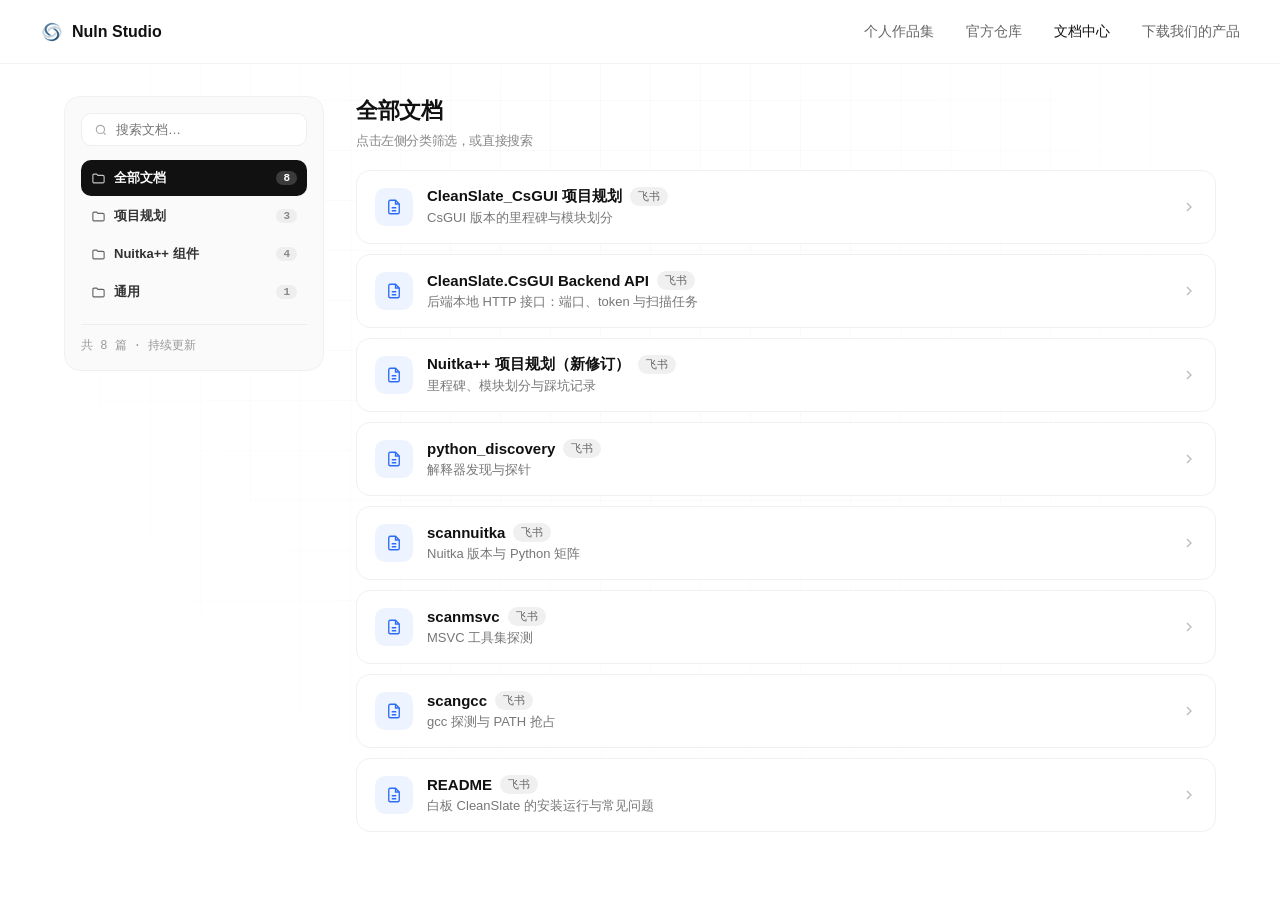
==== docs.html @ f7032eef "update：docs" ====
<!DOCTYPE html>
<html lang="zh-CN">
<head>
    <meta charset="UTF-8">
    <meta name="viewport" content="width=device-width, initial-scale=1.0">
    <title>文档中心 - Nuln Studio</title>
    <link rel="icon" type="image/x-icon" href="2.ico">
    <link rel="stylesheet" href="effects.css">
    <link rel="stylesheet" href="style.css">
    <style>
        .docs-shell {
            max-width: 1200px;
            margin: 0 auto;
            padding: 96px 24px 80px;
            display: grid;
            grid-template-columns: 260px 1fr;
            gap: 32px;
            align-items: start;
        }

        .docs-sidebar {
            position: sticky;
            top: 96px;
            border: 1px solid #f0f0f0;
            border-radius: 16px;
            background: #fafafa;
            padding: 16px;
        }

        .docs-search {
            display: flex;
            align-items: center;
            gap: 8px;
            background: #fff;
            border: 1px solid #eee;
            border-radius: 10px;
            padding: 8px 12px;
            margin-bottom: 14px;
        }

        .docs-search svg { flex: 0 0 auto; color: #aaa; }

        .docs-search input {
            border: 0;
            outline: none;
            width: 100%;
            font: inherit;
            font-size: 13px;
            color: #111;
            background: transparent;
        }

        .docs-tree { display: flex; flex-direction: column; gap: 2px; }

        .tree-group { border-radius: 10px; overflow: hidden; }

        .tree-folder {
            width: 100%;
            display: flex;
            align-items: center;
            gap: 8px;
            padding: 9px 10px;
            border: 0;
            background: transparent;
            border-radius: 10px;
            font: inherit;
            font-size: 13px;
            font-weight: 600;
            color: #333;
            cursor: pointer;
            text-align: left;
            transition: background 0.15s, color 0.15s;
        }

        .tree-folder:hover { background: #f0f0f0; }

        .tree-folder.active { background: #111; color: #fff; }

        .tree-folder.active .count { background: rgba(255, 255, 255, 0.18); color: #fff; }

        .tree-folder .count {
            margin-left: auto;
            font-size: 11px;
            font-family: monospace;
            color: #888;
            background: #eee;
            border-radius: 20px;
            padding: 1px 7px;
        }

        .tree-folder svg { flex: 0 0 auto; opacity: 0.75; }

        .docs-sidebar-foot {
            margin-top: 14px;
            padding-top: 12px;
            border-top: 1px solid #eee;
            font-size: 12px;
            color: #999;
            font-family: monospace;
        }

        .docs-main { min-width: 0; }

        .docs-head {
            display: flex;
            align-items: baseline;
            justify-content: space-between;
            gap: 16px;
            margin-bottom: 20px;
        }

        .docs-crumb {
            font-size: 22px;
            font-weight: 700;
            letter-spacing: -0.4px;
            color: #111;
        }

        .docs-crumb small {
            display: block;
            margin-top: 6px;
            font-size: 13px;
            font-weight: 400;
            color: #888;
            font-family: monospace;
        }

        .docs-list { display: flex; flex-direction: column; gap: 10px; }

        .doc-row {
            display: flex;
            align-items: center;
            gap: 14px;
            padding: 16px 18px;
            border: 1px solid #f0f0f0;
            border-radius: 14px;
            background: #fff;
            text-decoration: none;
            color: inherit;
            transition: 0.2s;
        }

        .doc-row:hover {
            border-color: #e0e0e0;
            background: #fafafa;
            transform: translateY(-1px);
            box-shadow: 0 8px 20px rgba(0, 0, 0, 0.03);
        }

        .doc-icon {
            flex: 0 0 auto;
            width: 38px;
            height: 38px;
            border-radius: 10px;
            display: grid;
            place-items: center;
            background: #f5f5f5;
            color: #555;
        }

        .doc-icon.feishu { background: #eef4ff; color: #2b6cf6; }
        .doc-icon.repo { background: #f0f0f0; color: #111; }
        .doc-icon.note { background: #f6f1ff; color: #7c3aed; }

        .doc-body { min-width: 0; flex: 1; }

        .doc-title {
            font-size: 15px;
            font-weight: 600;
            color: #111;
            display: flex;
            align-items: center;
            gap: 8px;
            flex-wrap: wrap;
        }

        .doc-desc {
            margin-top: 3px;
            font-size: 13px;
            color: #777;
            white-space: nowrap;
            overflow: hidden;
            text-overflow: ellipsis;
        }

        .doc-badge {
            font-size: 11px;
            font-family: monospace;
            padding: 2px 8px;
            border-radius: 20px;
            background: #f0f0f0;
            color: #666;
            font-weight: 500;
        }

        .doc-badge.pending { background: #fff4e5; color: #b45309; }

        .doc-arrow { flex: 0 0 auto; color: #bbb; }

        .docs-empty {
            padding: 60px 20px;
            text-align: center;
            color: #999;
            font-size: 14px;
            border: 1px dashed #e5e5e5;
            border-radius: 14px;
        }

        @media (max-width: 860px) {
            .docs-shell { grid-template-columns: 1fr; padding-top: 88px; }
            .docs-sidebar { position: relative; top: 0; }
        }
    </style>
</head>
<body>
<nav class="navbar">
    <div class="nav-container">
        <a href="index.html" class="nav-logo">
            <img src="2.webp" alt="Nuln Studio" class="nav-logo-img">
            Nuln Studio
        </a>
        <div class="nav-links">
            <a href="portfolio.html" class="nav-link">个人作品集</a>
            <a href="official-repos.html" class="nav-link">官方仓库</a>
            <a href="docs.html" class="nav-link active">文档中心</a>
            <a href="DownloadInGitHub.html" class="nav-link">下载我们的产品</a>
        </div>
    </div>
</nav>

<div class="docs-shell">
    <aside class="docs-sidebar">
        <div class="docs-search">
            <svg width="14" height="14" viewBox="0 0 24 24" fill="none" stroke="currentColor" stroke-width="2">
                <circle cx="11" cy="11" r="7"></circle>
                <path d="M20 20l-3.5-3.5"></path>
            </svg>
            <input id="q" type="search" placeholder="搜索文档…" autocomplete="off">
        </div>
        <nav class="docs-tree" id="tree"></nav>
        <div class="docs-sidebar-foot">共 <span id="count">0</span> 篇 · 持续更新</div>
    </aside>

    <main class="docs-main">
        <div class="docs-head">
            <div class="docs-crumb" id="crumb">
                全部文档
                <small id="crumb-sub">点击左侧分类筛选，或直接搜索</small>
            </div>
        </div>
        <div class="docs-list" id="list"></div>
    </main>
</div>

<script>
    /* =====================================================================
       文档清单：改这里就行。
       kind  : feishu（飞书） / repo（仓库 README） / note（站内或其它）
       path  : 飞书文档路径（会拼在 FEISHU_BASE 后面）
       url   : 也可以直接写完整链接，优先级高于 path
       留空则显示「待补链接」标记，不会跳到死页面。
       ===================================================================== */
    const FEISHU_BASE = "https://my.feishu.cn/drive/folder/KQUTfZsjZlux03dpFeDcK27Yn3e";

    const TREE = [
        {
            name: "项目规划",
            desc: "各产品线的规划与接口约定",
            items: [
                { title: "CleanSlate_CsGUI 项目规划", desc: "CsGUI 版本的里程碑与模块划分", kind: "feishu", url: "https://my.feishu.cn/file/FRzBbRF7cowq21x0lCTcQt61nGf" },
                { title: "CleanSlate.CsGUI Backend API", desc: "后端本地 HTTP 接口：端口、token 与扫描任务", kind: "feishu", url: "https://my.feishu.cn/file/FTS9b92avolPdsxv60RczhhKnRc" },
                { title: "Nuitka++ 项目规划（新修订）", desc: "里程碑、模块划分与踩坑记录", kind: "feishu", url: "https://my.feishu.cn/file/QlMVbquvWolYfPxGb8scqoTRnBe" }
            ]
        },
        {
            name: "Nuitka++ 组件",
            desc: "四个环境探测组件的设计说明",
            items: [
                { title: "python_discovery", desc: "解释器发现与探针", kind: "feishu", url: "https://my.feishu.cn/file/GTFZbM3yroQWHCxwKk7czcUAnwh" },
                { title: "scannuitka", desc: "Nuitka 版本与 Python 矩阵", kind: "feishu", url: "https://my.feishu.cn/file/DQ4nbPmsHo8KRixdQcec0BKInIf" },
                { title: "scanmsvc", desc: "MSVC 工具集探测", kind: "feishu", url: "https://my.feishu.cn/file/DQySb1eAHoShiVxiUcwc8ZnZnCz" },
                { title: "scangcc", desc: "gcc 探测与 PATH 抢占", kind: "feishu", url: "https://my.feishu.cn/file/JUMpbayOloaHwaxyL1ycjE9Tnrd" }
            ]
        },
        {
            name: "通用",
            desc: "仓库说明与文档入口",
            items: [
                { title: "README", desc: "白板 CleanSlate 的安装运行与常见问题", kind: "feishu", url: "https://my.feishu.cn/file/YTQ0b6tyeooiLcxTDQWcEw7Znwb" }
            ]
        }
    ];

    const ICONS = {
        feishu: '<svg width="18" height="18" viewBox="0 0 24 24" fill="none" stroke="currentColor" stroke-width="1.8"><path d="M14 3H7a2 2 0 0 0-2 2v14a2 2 0 0 0 2 2h10a2 2 0 0 0 2-2V8z"/><path d="M14 3v5h5"/><path d="M9 13h6M9 17h6"/></svg>',
        repo: '<svg width="18" height="18" viewBox="0 0 24 24" fill="none" stroke="currentColor" stroke-width="1.8"><path d="M4 4a2 2 0 0 1 2-2h12v18H6a2 2 0 0 0-2 2z"/><path d="M4 18h14"/></svg>',
        note: '<svg width="18" height="18" viewBox="0 0 24 24" fill="none" stroke="currentColor" stroke-width="1.8"><path d="M4 4h16v12l-4 4H4z"/><path d="M16 20v-4h4"/></svg>'
    };

    const KIND_LABEL = { feishu: "飞书", repo: "README", note: "文档" };
    const allItems = TREE.flatMap(g => g.items.map(it => ({ ...it, group: g.name })));
    let active = null;
    let keyword = "";

    function linkOf(item) {
        if (item.url) return item.url;
        if (item.path) return FEISHU_BASE + item.path;
        if (FEISHU_BASE && item.kind === "feishu") return FEISHU_BASE;
        return "";
    }

    function renderTree() {
        const tree = document.getElementById("tree");
        tree.innerHTML = "";

        const all = document.createElement("button");
        all.className = "tree-folder" + (active ? "" : " active");
        all.innerHTML = '<svg width="15" height="15" viewBox="0 0 24 24" fill="none" stroke="currentColor" stroke-width="1.8"><path d="M3 7a2 2 0 0 1 2-2h4l2 2h8a2 2 0 0 1 2 2v8a2 2 0 0 1-2 2H5a2 2 0 0 1-2-2z"/></svg>全部文档<span class="count">' + allItems.length + '</span>';
        all.onclick = () => { active = null; renderTree(); renderList(); };
        tree.appendChild(all);

        TREE.forEach(group => {
            const btn = document.createElement("button");
            btn.className = "tree-folder" + (active === group.name ? " active" : "");
            btn.innerHTML = '<svg width="15" height="15" viewBox="0 0 24 24" fill="none" stroke="currentColor" stroke-width="1.8"><path d="M3 7a2 2 0 0 1 2-2h4l2 2h8a2 2 0 0 1 2 2v8a2 2 0 0 1-2 2H5a2 2 0 0 1-2-2z"/></svg>' + group.name + '<span class="count">' + group.items.length + '</span>';
            btn.onclick = () => { active = group.name; renderTree(); renderList(); };
            tree.appendChild(btn);
        });
    }

    function renderList() {
        const list = document.getElementById("list");
        const crumb = document.getElementById("crumb");
        const crumbSub = document.getElementById("crumb-sub");
        const group = TREE.find(g => g.name === active);

        let items = allItems;
        if (group) items = items.filter(it => it.group === group.name);
        if (keyword) {
            const k = keyword.toLowerCase();
            items = items.filter(it =>
                (it.title + it.desc + it.group).toLowerCase().includes(k)
            );
        }

        crumb.childNodes[0].nodeValue = group ? group.name : "全部文档";
        crumbSub.textContent = group ? group.desc : "点击左侧分类筛选，或直接搜索";
        document.getElementById("count").textContent = items.length;

        if (!items.length) {
            list.innerHTML = '<div class="docs-empty">没有匹配的文档</div>';
            return;
        }

        list.innerHTML = "";
        items.forEach(it => {
            const href = linkOf(it);
            const badge = href
                ? '<span class="doc-badge">' + (KIND_LABEL[it.kind] || "文档") + '</span>'
                : '<span class="doc-badge pending">待补链接</span>';

            const row = document.createElement(href ? "a" : "div");
            row.className = "doc-row";
            if (href) {
                row.href = href;
                row.target = "_blank";
                row.rel = "noopener";
            }
            row.innerHTML =
                '<div class="doc-icon ' + it.kind + '">' + (ICONS[it.kind] || ICONS.note) + '</div>' +
                '<div class="doc-body">' +
                    '<div class="doc-title">' + it.title + badge + '</div>' +
                    '<div class="doc-desc">' + it.desc + '</div>' +
                '</div>' +
                (href ? '<svg class="doc-arrow" width="16" height="16" viewBox="0 0 24 24" fill="none" stroke="currentColor" stroke-width="2"><path d="M9 6l6 6-6 6"/></svg>' : '');

            list.appendChild(row);
        });
    }

    document.getElementById("q").addEventListener("input", e => {
        keyword = e.target.value.trim();
        renderList();
    });

    renderTree();
    renderList();
</script>
<script src="main.js" defer></script>
</body>
</html>
---- effects.css ----
#bg-canvas {
    display: none !important;
}

body::before {
    content: "";
    position: fixed;
    inset: 0;
    z-index: -1;
    background-image: 
        linear-gradient(rgba(0,0,0,0.02) 1px, transparent 1px),
        linear-gradient(90deg, rgba(0,0,0,0.02) 1px, transparent 1px);
    background-size: 50px 50px;
    mask-image: radial-gradient(circle at 50% 30%, black 20%, transparent 80%);
    -webkit-mask-image: radial-gradient(circle at 50% 30%, black 20%, transparent 80%);
    pointer-events: none;
}

::-webkit-scrollbar {
    width: 8px;
    height: 8px;
}
::-webkit-scrollbar-track {
    background: #fafafa;
}
::-webkit-scrollbar-thumb {
    background: #d1d5db;
    border-radius: 4px;
}
::-webkit-scrollbar-thumb:hover {
    background: #9ca3af;
}

::selection {
    background: #111827;
    color: #ffffff;
}

.reveal {
    opacity: 0;
    transform: translateY(24px);
    transition: opacity 0.8s cubic-bezier(0.16, 1, 0.3, 1),
                transform 0.8s cubic-bezier(0.16, 1, 0.3, 1);
    will-change: opacity, transform;
}

.reveal.in-view {
    opacity: 1;
    transform: translateY(0);
}

.download-btn::before { display: none; }

.navbar.scrolled {
    background: #ffffff;
    box-shadow: 0 4px 20px rgba(0,0,0,0.03);
}
---- style.css ----
* { margin: 0; padding: 0; box-sizing: border-box; }

:root {
    color-scheme: light;
}

body { 
    background: #ffffff; 
    color: #111; 
    font-family: -apple-system, "Segoe UI", "MiSans", sans-serif; 
    -webkit-font-smoothing: antialiased; 
}

.navbar { 
    position: fixed; 
    top: 0; 
    width: 100%; 
    height: 64px; 
    display: flex; 
    align-items: center; 
    padding: 0 40px; 
    z-index: 100; 
    background: #ffffff; 
    border-bottom: 1px solid #f3f3f3; 
}

.nav-container { 
    max-width: 1200px; 
    margin: 0 auto; 
    width: 100%; 
    display: flex; 
    justify-content: space-between; 
    align-items: center; 
}

.nav-logo { 
    font-weight: 700; 
    font-size: 16px; 
    color: #111; 
    text-decoration: none; 
    display: flex; 
    align-items: center; 
    gap: 8px; 
}

.nav-logo-img { height: 24px; }

.nav-links { display: flex; gap: 32px; }

.nav-link { 
    text-decoration: none; 
    color: #666; 
    font-size: 14px; 
    font-weight: 500; 
    transition: color 0.2s; 
}

.nav-link:hover, .nav-link.active { color: #111; }

.layout-split { padding-top: 64px; }

.split-container { 
    max-width: 1100px; 
    margin: 0 auto; 
    display: flex; 
    gap: 80px; 
    padding: 80px 24px; 
}

.hero-side { 
    flex: 0 0 360px; 
    position: sticky; 
    top: 140px; 
    height: fit-content; 
    position: relative;
}

.hero-side::before {
    content: "";
    position: absolute;
    top: 20px;
    left: -50px;
    width: 280px;
    height: 280px;
    background: radial-gradient(circle, rgba(56, 189, 248, 0.4) 0%, rgba(59, 130, 246, 0.15) 40%, transparent 70%);
    z-index: -1;
    border-radius: 50%;
    filter: blur(35px);
    animation: lightGlow1 8s ease-in-out infinite alternate;
}

.hero-side::after {
    content: "";
    position: absolute;
    top: -30px;
    right: -80px;
    width: 250px;
    height: 250px;
    background: radial-gradient(circle, rgba(147, 51, 234, 0.3) 0%, rgba(139, 92, 246, 0.1) 40%, transparent 70%);
    z-index: -2;
    border-radius: 50%;
    filter: blur(40px);
    animation: lightGlow2 10s ease-in-out infinite alternate;
}

@keyframes lightGlow1 {
    0% { transform: scale(0.9) translate(0, 0); opacity: 0.7; }
    100% { transform: scale(1.2) translate(20px, 15px); opacity: 1; }
}

@keyframes lightGlow2 {
    0% { transform: scale(1) translate(0, 0); opacity: 0.6; }
    100% { transform: scale(1.3) translate(-15px, 20px); opacity: 0.9; }
}

.hero-side h1 { 
    font-size: 68px; 
    font-weight: 900; 
    letter-spacing: -1.5px; 
    margin-bottom: 16px; 
    background: linear-gradient(135deg, #0f172a 0%, #1e3a8a 40%, #3b82f6 80%);
    -webkit-background-clip: text;
    -webkit-text-fill-color: transparent;
    position: relative;
    display: inline-block;
    filter: drop-shadow(0 4px 12px rgba(59, 130, 246, 0.15)); 
}

.hero-side h1::after {
    content: attr(data-text); 
    position: absolute;
    top: 0; left: 0;
    width: 100%; height: 100%;
    background: linear-gradient(120deg, transparent 20%, rgba(255,255,255,0.9) 50%, transparent 80%);
    background-size: 200% 100%;
    -webkit-background-clip: text;
    background-clip: text;
    color: transparent;
    -webkit-text-fill-color: transparent;
    animation: textShine 3.5s infinite linear;
    pointer-events: none;
}

@keyframes textShine {
    0% { background-position: 150% 0; }
    100% { background-position: -50% 0; }
}

.hero-en { 
    font-family: monospace; 
    font-size: 14px; 
    color: #64748b; 
    letter-spacing: 5px; 
    margin-bottom: 24px; 
    font-weight: 600;
}

.hero-desc { 
    font-size: 18px; 
    color: #334155; 
    line-height: 1.7; 
    margin-bottom: 32px; 
    font-weight: 500;
}

.hero-meta { 
    display: flex; 
    gap: 16px; 
    font-size: 13px; 
    color: #888; 
    font-family: monospace; 
}

.content-side { 
    flex: 1; 
    min-width: 0; 
    display: flex; 
    flex-direction: column; 
    gap: 64px; 
}

.content-side h2 { 
    font-size: 22px; 
    font-weight: 700; 
    margin-bottom: 24px; 
    letter-spacing: -0.5px; 
    color: #111;
}

.bento-list { display: flex; flex-direction: column; gap: 16px; }

.bento-item { 
    background: #fafafa; 
    border-radius: 16px; 
    padding: 32px; 
    transition: 0.3s; 
    border: 1px solid #f0f0f0; 
}

.bento-item:hover { 
    background: #fff; 
    border-color: #e0e0e0; 
    box-shadow: 0 8px 24px rgba(0,0,0,0.03); 
}

.bento-header { 
    display: flex; 
    justify-content: space-between; 
    align-items: center; 
    margin-bottom: 12px; 
}

.bento-item h3 { font-size: 18px; font-weight: 600; }

.bento-item p { font-size: 15px; color: #555; line-height: 1.6; }

.status-dot { width: 8px; height: 8px; border-radius: 50%; }

.status-dot.stable { background: #10b981; }

.status-dot.dev { background: #3b82f6; }

.version-tag { 
    display: inline-block; 
    margin-top: 16px; 
    font-size: 12px; 
    font-family: monospace; 
    color: #888; 
    background: #eee; 
    padding: 4px 10px; 
    border-radius: 6px; 
}

.team-list { display: grid; grid-template-columns: 1fr 1fr; gap: 16px; }

.team-member { 
    display: flex; 
    gap: 16px; 
    padding: 20px; 
    background: #fafafa; 
    border-radius: 16px; 
    border: 1px solid transparent; 
}

.team-member img { width: 48px; height: 48px; border-radius: 50%; }

.member-info h3 { font-size: 16px; font-weight: 600; }

.member-info span { font-size: 12px; color: #888; display: block; margin-bottom: 4px; }

.member-info p { font-size: 13px; color: #666; line-height: 1.4; }

.layout-centered { 
    padding-top: 120px; 
    display: flex; 
    flex-direction: column; 
    align-items: center; 
}

.page-header { text-align: center; margin-bottom: 60px; }

.page-header h1 { 
    font-size: 48px; 
    font-weight: 900; 
    letter-spacing: -1.5px; 
    margin-bottom: 16px; 
    color: #111;
}

.page-header p { font-size: 18px; color: #666; }

.bento-grid { 
    display: grid; 
    grid-template-columns: repeat(2, 1fr); 
    gap: 20px; 
    max-width: 900px; 
    width: 100%; 
    padding: 0 24px; 
    margin-bottom: 60px; 
}

.bento-card { 
    background: #fafafa; 
    border-radius: 20px; 
    padding: 40px; 
    border: 1px solid #f0f0f0; 
    display: flex; 
    flex-direction: column; 
    transition: 0.3s; 
}

.bento-card:hover { 
    background: #fff; 
    box-shadow: 0 12px 32px rgba(0,0,0,0.04); 
    border-color: #e0e0e0; 
}

.col-span-2 { grid-column: span 2; }

.highlight-card { background: #111; color: #fff; border-color: #111; }

.highlight-card:hover { background: #000; }

.highlight-card h2 { color: #fff; }

.highlight-card .card-desc { color: #aaa; }

.highlight-card .card-meta { color: #888; }

.bento-card h2 { font-size: 26px; font-weight: 700; margin-bottom: 12px; }

.card-desc { font-size: 15px; color: #666; margin-bottom: 24px; flex: 1; }

.card-meta { font-size: 13px; color: #999; font-family: monospace; margin-bottom: 24px; }

.btn-primary { 
    display: inline-block; 
    text-align: center; 
    padding: 14px 32px; 
    background: #fff; 
    color: #111; 
    border-radius: 8px; 
    text-decoration: none; 
    font-weight: 600; 
    transition: 0.2s; 
}

.btn-primary:hover { background: #eee; }

.btn-secondary { 
    display: inline-block; 
    text-align: center; 
    padding: 14px 32px; 
    background: #111; 
    color: #fff; 
    border-radius: 8px; 
    text-decoration: none; 
    font-weight: 600; 
    transition: 0.2s; 
    border: none;
    cursor: pointer;
    font-family: inherit;
    font-size: 14px;
}

.btn-secondary:hover { background: #333; }

.footer { 
    margin-top: 40px; 
    border-top: 1px solid #eee; 
    padding-top: 32px; 
    color: #888; 
    font-size: 14px; 
}

.page-footer { text-align: center; color: #888; font-size: 14px; padding-bottom: 60px; }

.btn-text { 
    display: block; 
    margin-top: 12px; 
    color: #111; 
    text-decoration: none; 
    font-weight: 500; 
}

@media (max-width: 860px) {
    .split-container { flex-direction: column; gap: 40px; }
    .hero-side { position: relative; top: 0; text-align: center; }
    .hero-side::before, .hero-side::after { display: none; }
    .hero-side h1 { font-size: 52px; }
    .hero-meta { justify-content: center; }
    .team-list { grid-template-columns: 1fr; }
    .bento-grid { grid-template-columns: 1fr; }
    .col-span-2 { grid-column: span 1; }
}
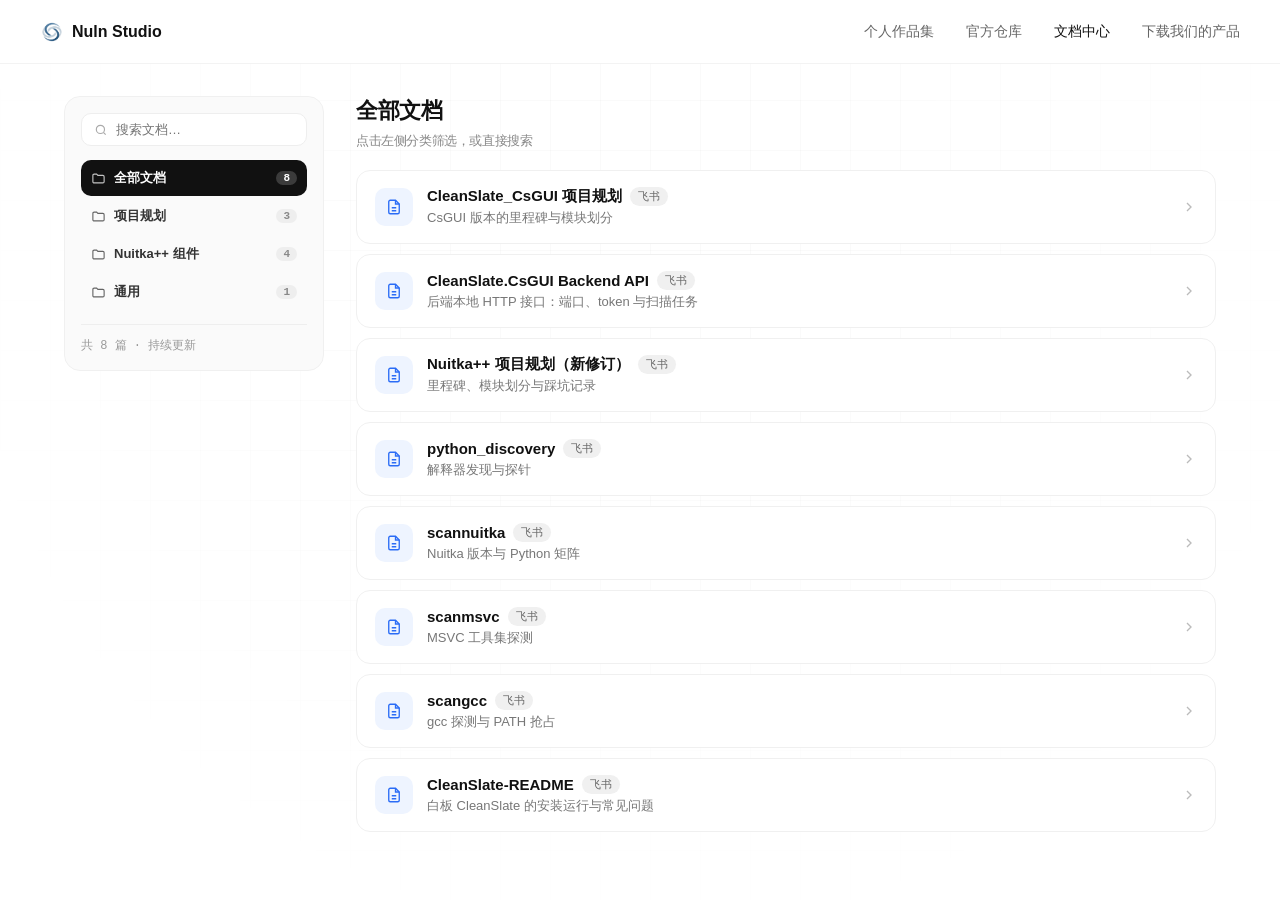
==== commit ea9a7dfc: "update：docs" ====
--- a/docs.html
+++ b/docs.html
@@ -253,13 +253,6 @@
 </div>
 
 <script>
-    /* =====================================================================
-       文档清单：改这里就行。
-       kind  : feishu（飞书） / repo（仓库 README） / note（站内或其它）
-       path  : 飞书文档路径（会拼在 FEISHU_BASE 后面）
-       url   : 也可以直接写完整链接，优先级高于 path
-       留空则显示「待补链接」标记，不会跳到死页面。
-       ===================================================================== */
     const FEISHU_BASE = "https://my.feishu.cn/drive/folder/KQUTfZsjZlux03dpFeDcK27Yn3e";
 
     const TREE = [
@@ -286,7 +279,7 @@
             name: "通用",
             desc: "仓库说明与文档入口",
             items: [
-                { title: "README", desc: "白板 CleanSlate 的安装运行与常见问题", kind: "feishu", url: "https://my.feishu.cn/file/YTQ0b6tyeooiLcxTDQWcEw7Znwb" }
+                { title: "CleanSlate-README", desc: "白板 CleanSlate 的安装运行与常见问题", kind: "feishu", url: "https://my.feishu.cn/file/YTQ0b6tyeooiLcxTDQWcEw7Znwb" }
             ]
         }
     ];
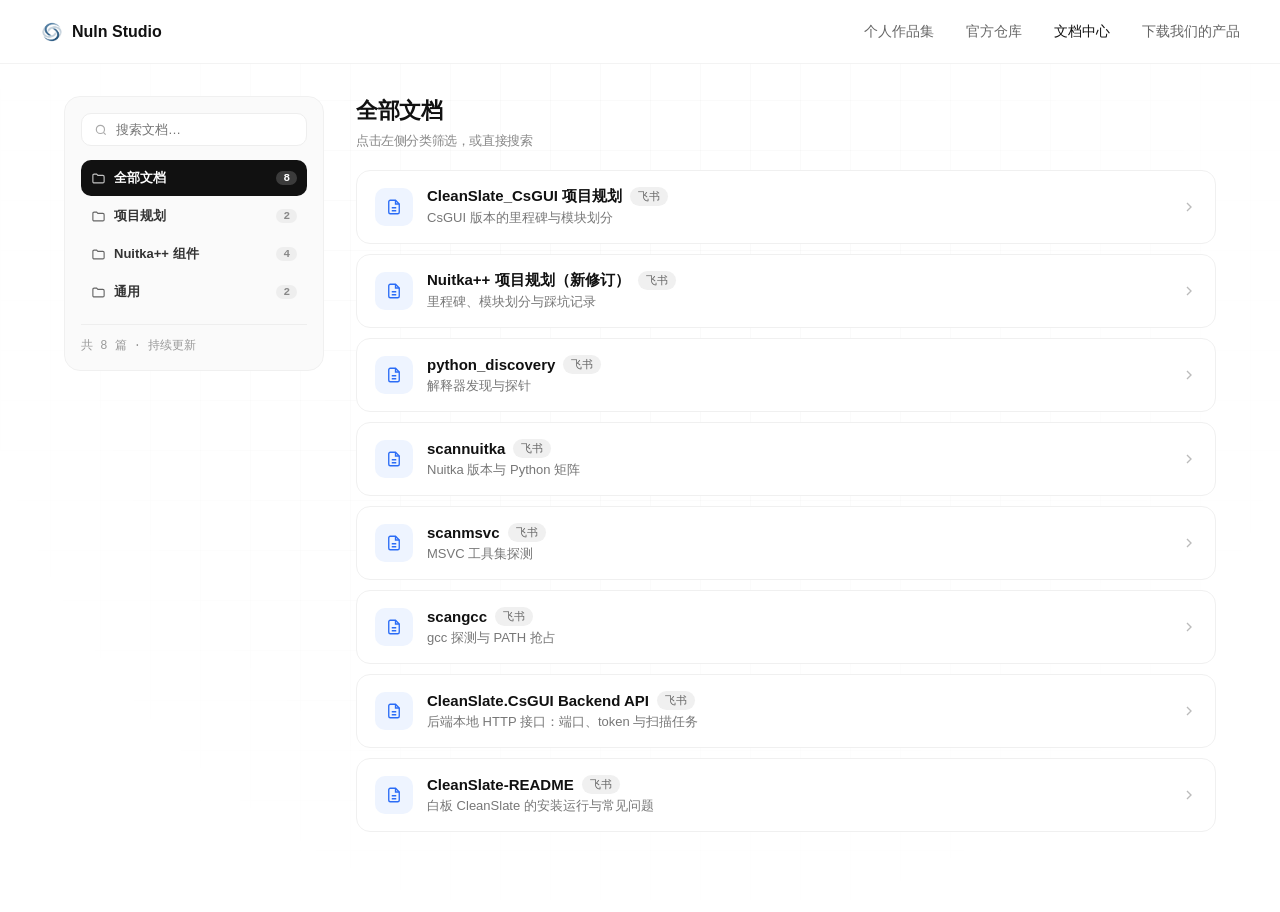
==== commit cdc48816: "update：docs1334" ====
--- a/docs.html
+++ b/docs.html
@@ -261,7 +261,7 @@
             desc: "各产品线的规划与接口约定",
             items: [
                 { title: "CleanSlate_CsGUI 项目规划", desc: "CsGUI 版本的里程碑与模块划分", kind: "feishu", url: "https://my.feishu.cn/file/FRzBbRF7cowq21x0lCTcQt61nGf" },
-                { title: "CleanSlate.CsGUI Backend API", desc: "后端本地 HTTP 接口：端口、token 与扫描任务", kind: "feishu", url: "https://my.feishu.cn/file/FTS9b92avolPdsxv60RczhhKnRc" },
+
                 { title: "Nuitka++ 项目规划（新修订）", desc: "里程碑、模块划分与踩坑记录", kind: "feishu", url: "https://my.feishu.cn/file/QlMVbquvWolYfPxGb8scqoTRnBe" }
             ]
         },
@@ -279,7 +279,8 @@
             name: "通用",
             desc: "仓库说明与文档入口",
             items: [
-                { title: "CleanSlate-README", desc: "白板 CleanSlate 的安装运行与常见问题", kind: "feishu", url: "https://my.feishu.cn/file/YTQ0b6tyeooiLcxTDQWcEw7Znwb" }
+                { title: "CleanSlate.CsGUI Backend API", desc: "后端本地 HTTP 接口：端口、token 与扫描任务", kind: "feishu", url: "https://my.feishu.cn/file/FTS9b92avolPdsxv60RczhhKnRc" },
+                { title: "CleanSlate-README", desc: "白板 CleanSlate 的安装运行与常见问题", kind: "feishu", url: "https://my.feishu.cn/file/YTQ0b6tyeooiLcxTDQWcEw7Znwb"}
             ]
         }
     ];
